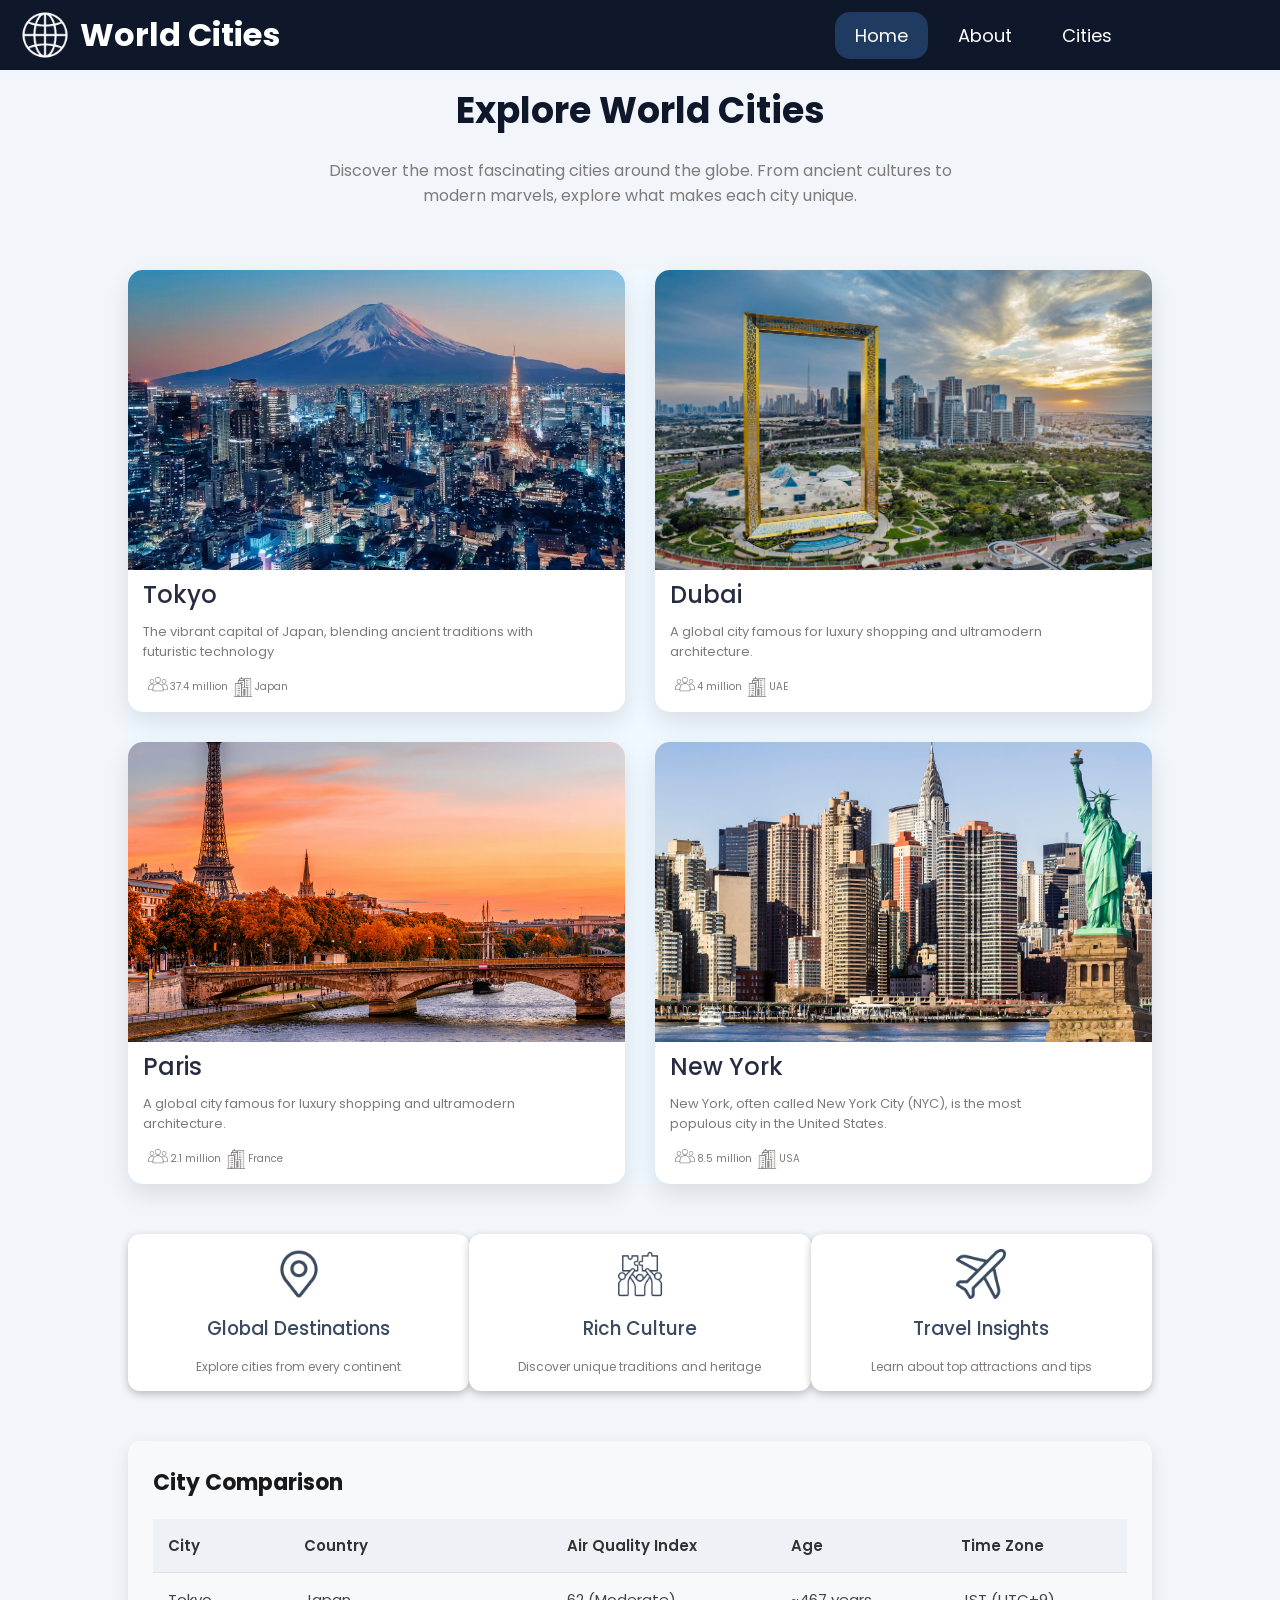
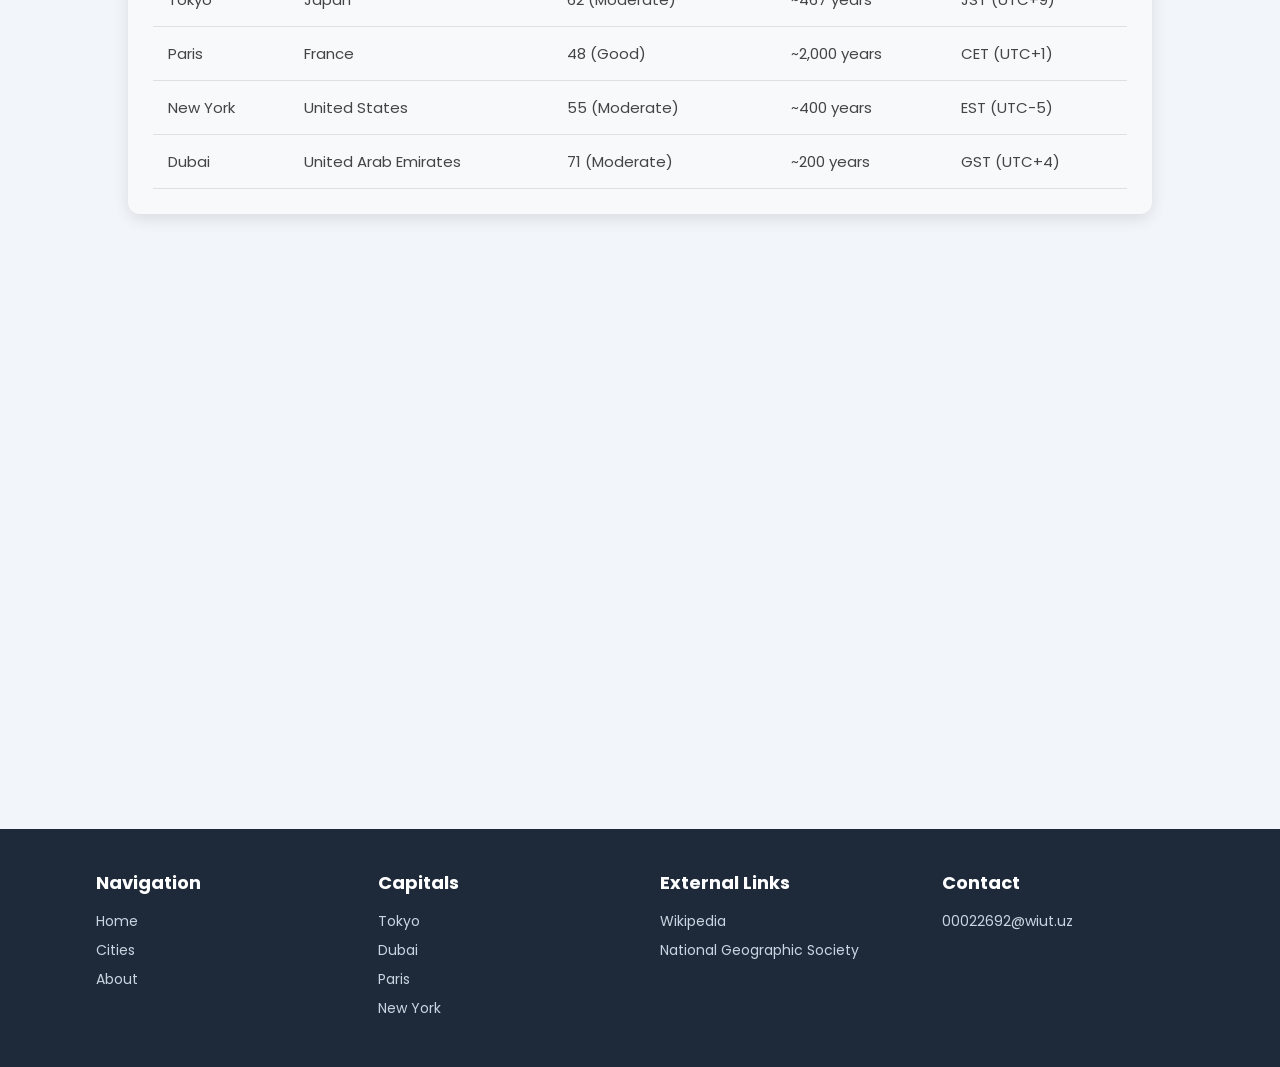
==== index.html @ b1dde5ee "Add files via upload" ====
<!DOCTYPE html>
<html lang="en">
<head>
    <meta charset="UTF-8">
    <meta name="viewport" content="width=device-width, initial-scale=1.0">
    <link rel="stylesheet" href="styles.css">
    <link rel="preconnect" href="https://fonts.googleapis.com">
    <link rel="preconnect" href="https://fonts.gstatic.com" crossorigin>
    <link href="https://fonts.googleapis.com/css2?family=Poppins:wght@400;500;600;700&display=swap" rel="stylesheet">
    <title>Wotld Cities</title>
</head>
<body>
    <header>
        <div>
            <img src="images\Main logo.png" alt="logo">
            <h1 id="logo">World Cities</h1>
        </div>
        <nav>
            <ul>
                <li><a id="active" href="index.html">Home</a></li>
                <li><a href="about.html">About</a></li>
                <li class="drop-li"><a href="#">Cities
                     <ul class="drop-ul">
                        <li class="drop-li-li"><a href="tokyo.html" class="drop-a">Tokyo</a></li>
                        <li class="drop-li-li"><a href="paris.html" class="drop-a">Paris</a></li>
                        <li class="drop-li-li"><a href="dubai.html" class="drop-a">Dubai</a></li>
                        <li class="drop-li-li"><a href="newyork.html" class="drop-a">New york</a></li>
                    </ul>
                </a></li>
            </ul>
        </nav>
    </header>
    <section class="title-section">
        <div class="title-info">
            <h2 class="title">Explore World Cities</h2>
            <p class="title-des">Discover the most fascinating cities around the globe. From ancient cultures to modern marvels, explore what makes each city unique.</p>
        </div>
    </section>
    <section class="card-section">
        <div class="card">
            <img class="card-img" src="images/Tokyo - card image.webp" alt="tokyo">
            <h1 class="card-title">Tokyo</h1>
            <p class="card-des">The vibrant capital of Japan, blending ancient traditions with futuristic technology</p>
            <div class="card-bottom">
                <img src="images/icons/people.png" alt="population" class="card-bottom-img">
                <p class="card-bottom-des">37.4 million</p>
                <img src="images/icons/skyline.png" alt="capital" class="card-bottom-img">
                <p class="card-bottom-des">Japan</p>
            </div>
        </div>
         <div class="card">
            <img class="card-img" src="images/Dubai - card image.avif" alt="Dubai">
            <h1 class="card-title">Dubai</h1>
            <p class="card-des">A global city famous for luxury shopping and ultramodern architecture.</p>
            <div class="card-bottom">
                <img src="images/icons/people.png" alt="population" class="card-bottom-img">
                <p class="card-bottom-des">4 million</p>
                <img src="images/icons/skyline.png" alt="capital" class="card-bottom-img">
                <p class="card-bottom-des">UAE</p>
            </div>
        </div>
         <div class="card">
            <img class="card-img" src="images/Paris - card image.avif" alt="Paris">
            <h1 class="card-title">Paris</h1>
            <p class="card-des">A global city famous for luxury shopping and ultramodern architecture.</p>
            <div class="card-bottom">
                <img src="images/icons/people.png" alt="population" class="card-bottom-img">
                <p class="card-bottom-des">2.1 million</p>
                <img src="images/icons/skyline.png" alt="capital" class="card-bottom-img">
                <p class="card-bottom-des">France</p>
            </div>
        </div>
         <div class="card">
            <img class="card-img" src="images\New York - card image.avif" alt="tokyo">
            <h1 class="card-title">New York</h1>
            <p class="card-des">New York, often called New York City (NYC), is the most populous city in the United States.</p>
            <div class="card-bottom">
                <img src="images/icons/people.png" alt="population" class="card-bottom-img">
                <p class="card-bottom-des">8.5 million</p>
                <img src="images/icons/skyline.png" alt="capital" class="card-bottom-img">
                <p class="card-bottom-des">USA</p>
            </div>
        </div>
    </section>
    <section class="info-section">
        <div class="info-card">
            <img src="images/icons/pin-map.png" alt="location" class="info-img">
            <h3 class="info-title">Global Destinations</h3>
            <p class="info-des">Explore cities from every continent</p>
        </div>
        <div class="info-card">
            <img src="images/icons/cultural-diversity.png" alt="culture" class="info-img">
            <h3 class="info-title">Rich Culture</h3>
            <p class="info-des">Discover unique traditions and heritage</p>
        </div>
        <div class="info-card">
            <img src="images/icons/airplane.png" alt="location" class="info-img">
            <h3 class="info-title">Travel Insights</h3>
            <p class="info-des">Learn about top attractions and tips</p>
        </div>
    </section>
    <section class="table-section">
      <h2>City Comparison</h2>
        <table class="city-table">
            <thead>
                <tr>
                    <th>City</th>
                    <th>Country</th>
                    <th>Air Quality Index</th>
                    <th>Age</th>
                    <th>Time Zone</th>
                </tr>
            </thead>
            <tbody>
                <tr>
                    <td>Tokyo</td>
                    <td>Japan</td>
                    <td>62 (Moderate)</td>
                    <td>~467 years</td>
                    <td>JST (UTC+9)</td>
                </tr>
                <tr>
                    <td>Paris</td>
                    <td>France</td>
                    <td>48 (Good)</td>
                    <td>~2,000 years</td>
                    <td>CET (UTC+1)</td>
                </tr>
                <tr>
                    <td>New York</td>
                    <td>United States</td>
                    <td>55 (Moderate)</td>
                    <td>~400 years</td>
                    <td>EST (UTC-5)</td>
                </tr>
                <tr>
                    <td>Dubai</td>
                    <td>United Arab Emirates</td>
                    <td>71 (Moderate)</td>
                    <td>~200 years</td>
                    <td>GST (UTC+4)</td>
                </tr>
            </tbody>
        </table>
</section>
<section class="video">
    <iframe  width="860" height="515" src="https://www.youtube.com/embed/X2aY-HgWjzg?si=uAta0BebWaIqQQmj" title="YouTube video player" frameborder="0" allow="accelerometer; autoplay; clipboard-write; encrypted-media; gyroscope; picture-in-picture; web-share" referrerpolicy="strict-origin-when-cross-origin" allowfullscreen></iframe>
</section>
<footer class="footer">
  <div class="footer-container">
    <div class="footer-column">
      <h3>Navigation</h3>
      <a href="index.html">Home</a>
      <a href="#">Cities</a>
      <a href="about.html">About</a>
    </div>
    <div class="footer-column">
      <h3>Capitals</h3>
      <a href="tokyo.css">Tokyo</a>
      <a href="dubai.html">Dubai</a>
      <a href="paris.html">Paris</a>
      <a href="newyork.html">New York</a>
    </div>
    <div class="footer-column">
      <h3>External Links</h3>
      <a href="https://www.wikipedia.org" target="_blank">Wikipedia</a>
      <a href="https://www.nationalgeographic.com" target="_blank">National Geographic Society</a>
    </div>
    <div class="footer-column">
      <h3>Contact</h3>
      <a href="mailto:00022692@wiut.uz">00022692@wiut.uz</a>
    </div>
  </div>
</footer>
</body>
</html>
---- styles.css ----
*{
    padding: 0;
    margin: 0;
    box-sizing: border-box;
    text-decoration: none;
    list-style-type: none;
    font-family: 'Poppins';
}
body{
    background-color: #F2F6FA;
}
header{
    background-color: #0F172B;
    height: 70px;
    color: white; 
    display: flex;  
    justify-content: space-between;
    align-items: center;
}
#logo{
    cursor: pointer;
}
header > div > img{
    height: 50px;
    width: 50px;
}
header > nav {
    width: 300px;
    margin-right: 150px;
}
header > nav > ul {
    display: flex;
    justify-content: space-between;
}
header > div{
    width: 300px;
    display: flex;
    justify-content: center;
    align-items: center;
    gap: 10px;
}
header > nav > ul > li > a{
    display: block;
    padding: 10px 20px;
    font-size: 18px;
    color: white;
    border-radius: 15px;
    margin: 0 5px;
    transition: all 300ms;
}
header > nav > ul > li > a:hover{
    background-color: #314158;
}
#active{
    background-color: #203b61;
}
.drop-ul{
    position: absolute;
    display: none;
}
.drop-li:hover .drop-ul{
    display: block;
}
.drop-a{
    display: block;
    padding: 5px 20px;
    margin: 0 5px;
    color: black;
    font-weight: 500;
    border-radius: 10px;
}
.drop-a:hover{
    background-color: #314158;
    color: white;
}
.title-section{
    width: 100%;
    height: 150px;
    display: flex;
    align-items: center;
    justify-content: center;
}
.title-info{
    width: 650px;
    text-align: center;
}
.title{
    margin-bottom:20px;
    font-size: 36px;
    color: #0F172B;
}
.title-des{
    color: #7E7A79;
}
.card-section{
    width: 80%;
    margin: 50px auto;
    background-color: aliceblue;
    display: grid;
    grid-template-columns: repeat(2, 1fr);
    gap: 30px;
}
.card{
    background: white;
    border-radius: 15px;
    overflow: hidden;
    box-shadow: 0 10px 25px rgba(0,0,0,0.1);
    transition: all 400ms ease;
}
.card:hover{
    transform: translateY(-10px);
}
.card-img{
    width: 100%;
    height: 300px;
    object-fit: cover;
}
.card-title{
    margin-left: 15px;
    margin-bottom: 10px;
    color: #252C3F;
    font-weight: 500;
}
.card-des{
    margin-left: 15px;
    width: 400px;
    color: #7E7A79;
    font-size: 13px;
}
.card-bottom{
    width: 50%;
    height: 50px;
    display: flex;
    justify-content: baseline;
    align-items: center;
    margin-left: 15px;
}
.card-bottom-img{
    height: 20px;
    width: 20px;
    float: left;
    margin-left: 5px;
    margin-right: 2px;
}
.card-bottom-des{
    font-size: 10px;
    float: left;
    color: #7E7A79;
}
.info-section{
    width: 80%;
    margin: 50px auto;
    display: flex;
    justify-content: space-between;
}
.info-card{
    width: 350px;
    background-color: white;
    box-shadow: rgba(0, 0, 0, 0.24) 0px 3px 8px;
    border-radius: 12px;
    display: flex;
    flex-direction: column;
    align-items: center;
    gap: 15px;
    padding: 15px 0;
    transition: all 400ms ease;
}
.info-card:hover{
    box-shadow: 0 10px 25px rgba(0,0,0,0.1);
}
.info-img{
    width: 50px;
    height: 50px;
}
.info-title{
    font-weight: 500;
    color: #3A4A5F;
}
.info-des{
    font-size: 12px;
    color: #7E7A79;
}
.table-section{
    width: 80%;
    margin: 50px auto;
    background: #f8f9fb;
    padding: 25px;
    border-radius: 12px;
    box-shadow: 0 5px 15px rgba(0,0,0,0.1);
}
.table-section h2{
    margin-bottom: 20px;
    font-size: 22px;
    color: #1a1a1a;
}
.city-table{
    width: 100%;
    border-collapse: collapse;
    font-size: 15px;
}
.city-table thead{
    background: #eef1f5;
}
.city-table th{
    text-align: left;
    padding: 15px;
    color: #333;
    font-weight: 600;
}
.city-table td{
    padding: 15px;
    color: #444;
}
.city-table tr{
    border-bottom: 1px solid #e0e0e0;
}
.city-table tbody tr:hover{
    background: #f1f5ff;
}
.footer{
    background: #1e2a3a;
    color: white;
    padding: 40px 0;
}
.footer-container{
    width: 85%;
    margin: auto;
    display: grid;
    grid-template-columns: repeat(4, 1fr);
    gap: 40px;
}
.footer-column h3{
    margin-bottom: 15px;
    font-size: 18px;
}
.footer-column a{
    display: block;
    color: #cbd5e1;
    text-decoration: none;
    margin-bottom: 8px;
    font-size: 14px;
    transition: 0.3s;
}
.footer-column a:hover{
    color: white;
}
.video{
    width: 80%;
    margin: 50px auto;
    display: flex;
    justify-content: center;
}
iframe{
    border-radius: 20px;
}
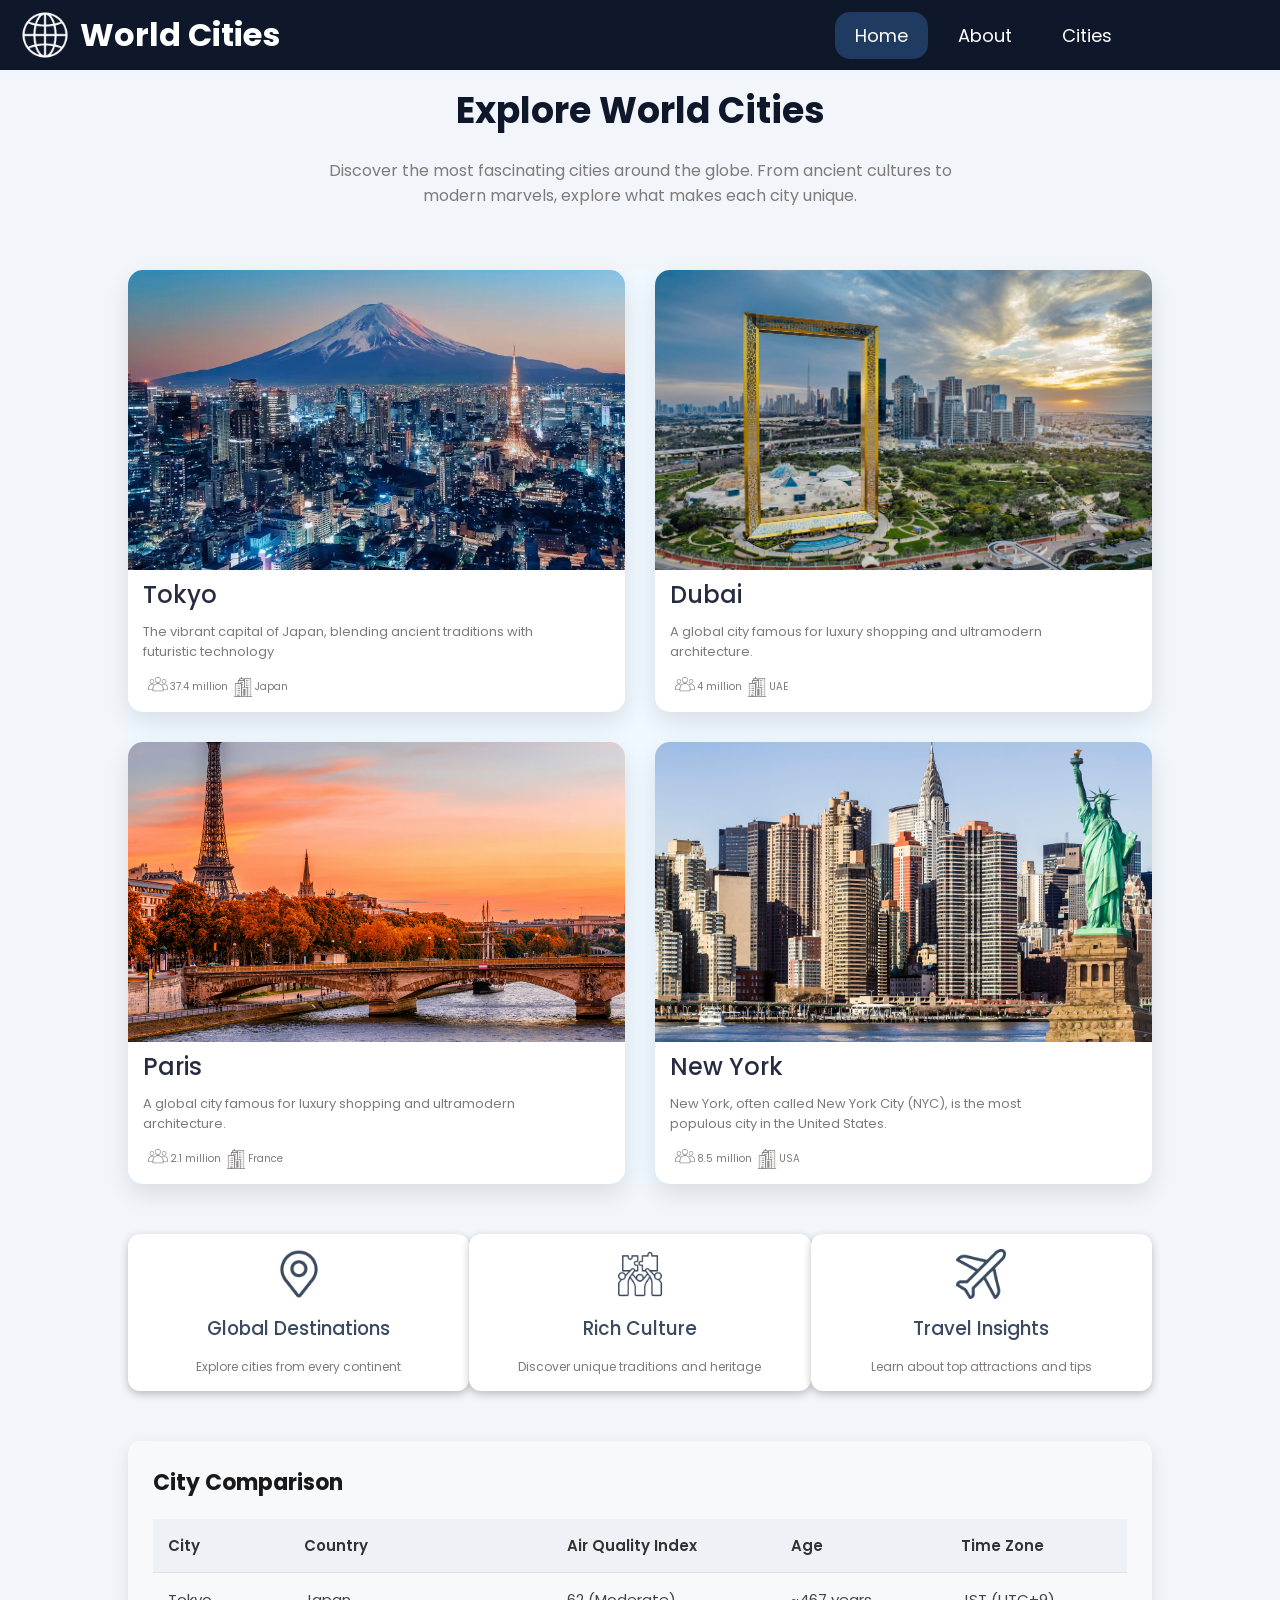
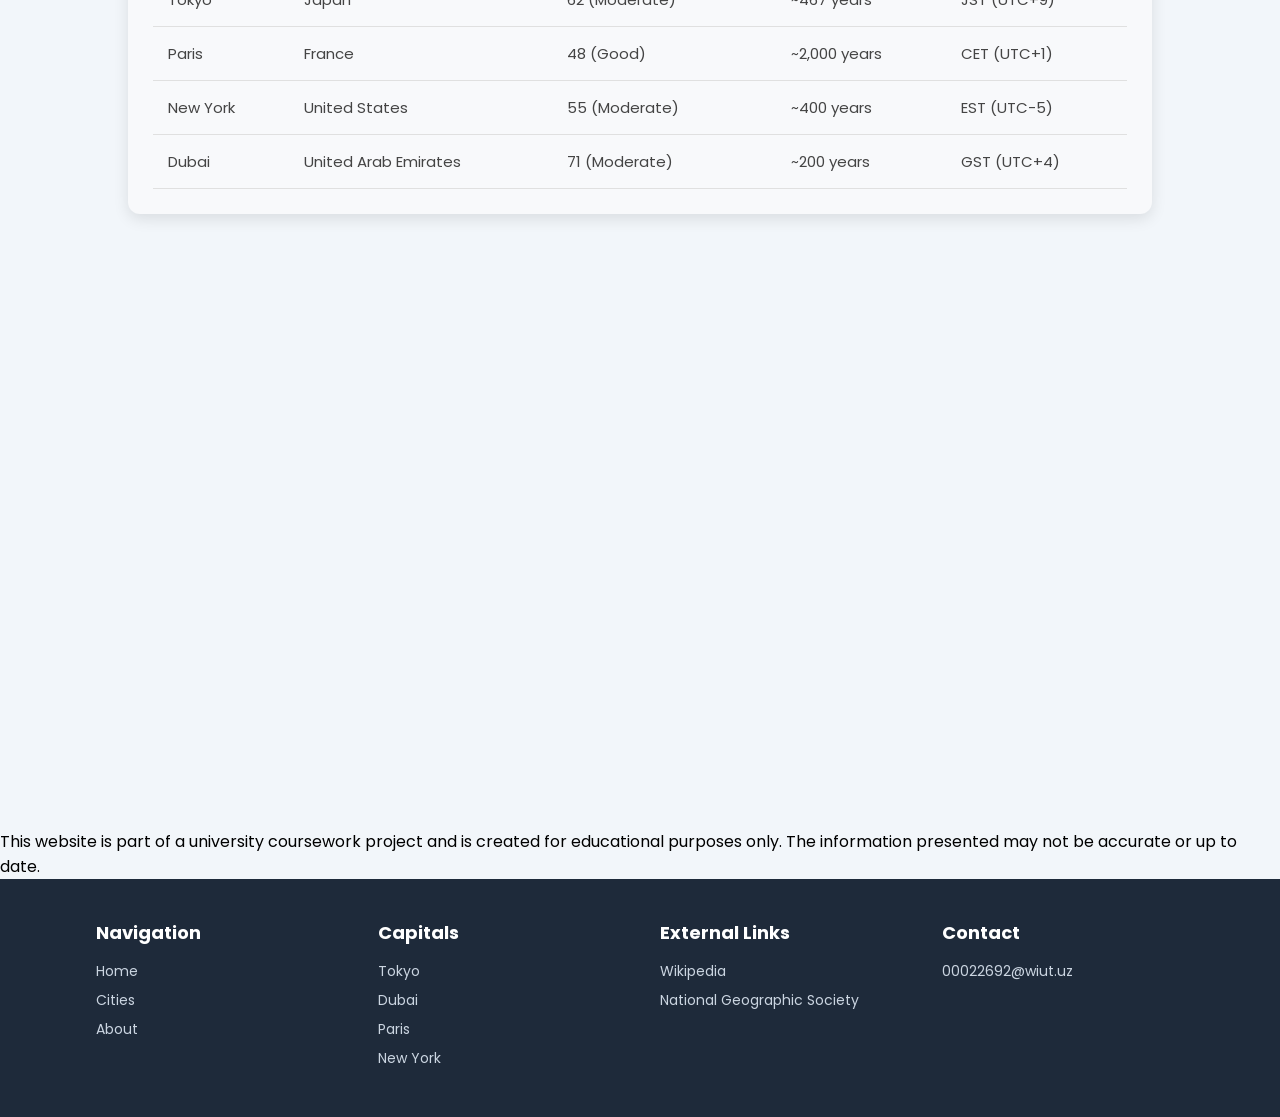
==== commit 318b1db7: "Update index.html" ====
--- a/index.html
+++ b/index.html
@@ -146,6 +146,12 @@
 <section class="video">
     <iframe  width="860" height="515" src="https://www.youtube.com/embed/X2aY-HgWjzg?si=uAta0BebWaIqQQmj" title="YouTube video player" frameborder="0" allow="accelerometer; autoplay; clipboard-write; encrypted-media; gyroscope; picture-in-picture; web-share" referrerpolicy="strict-origin-when-cross-origin" allowfullscreen></iframe>
 </section>
+    <section class="disclaimer">
+  <p>
+    This website is part of a university coursework project and is created for educational purposes only. 
+    The information presented may not be accurate or up to date.
+  </p>
+</section>
 <footer class="footer">
   <div class="footer-container">
     <div class="footer-column">
@@ -173,4 +179,4 @@
   </div>
 </footer>
 </body>
-</html>+</html>
